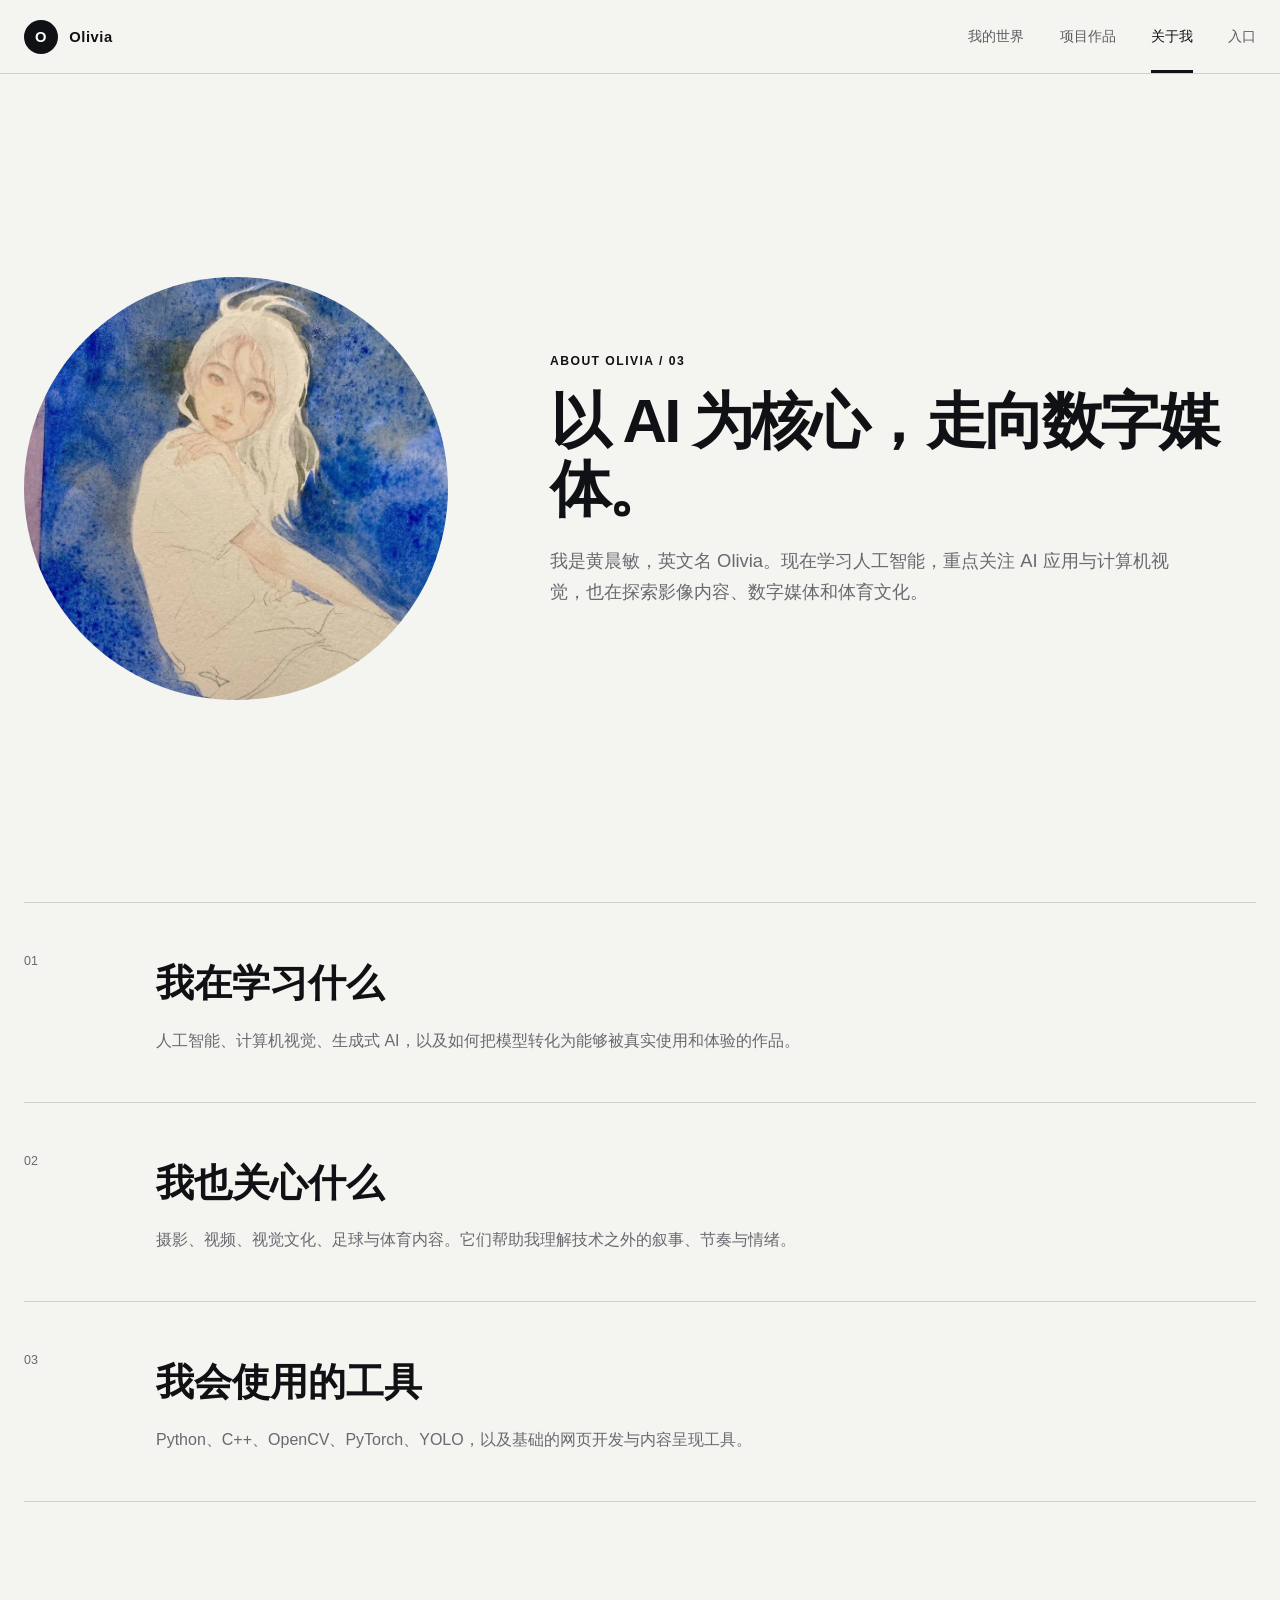
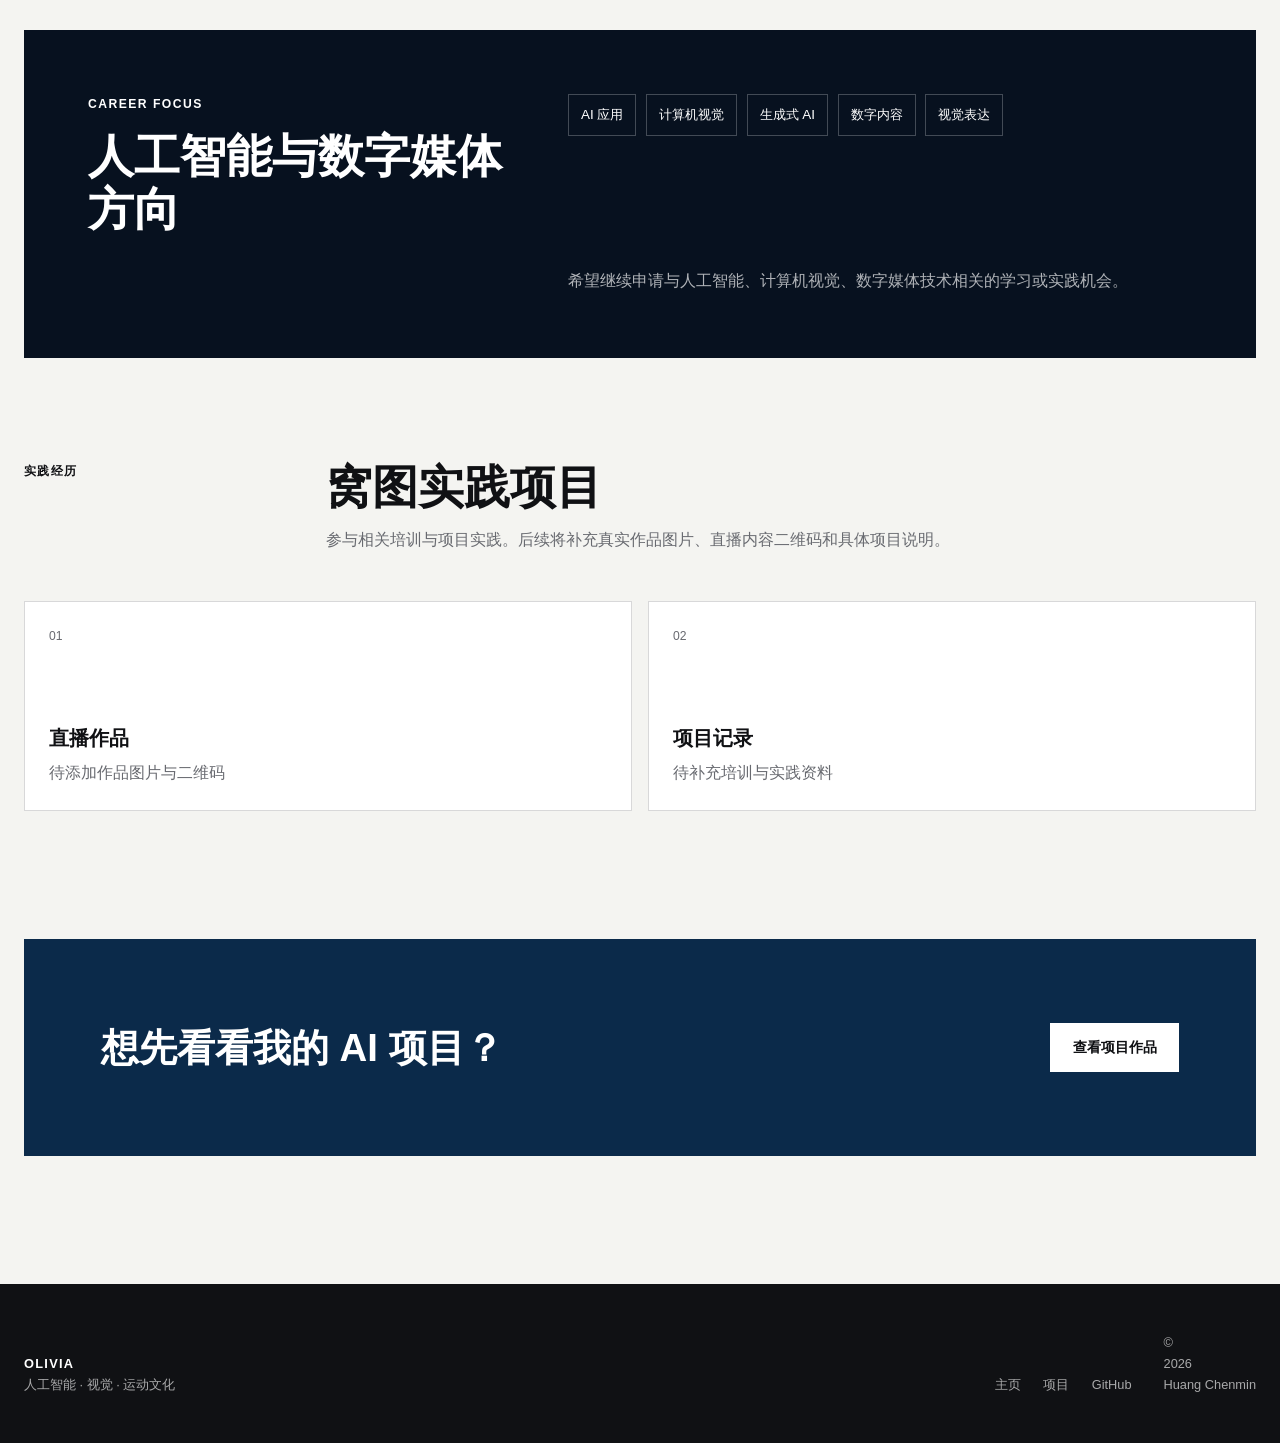
==== about.html @ 6e1c1933 "Publish AI-focused multi-page portfolioi" ====
<!doctype html>
<html lang="zh-CN">
<head>
  <meta charset="UTF-8">
  <meta name="viewport" content="width=device-width, initial-scale=1.0">
  <meta name="description" content="关于 Olivia：人工智能学习、视觉兴趣与足球文化。">
  <meta name="theme-color" content="#f4f4f1">
  <title>关于我 · Olivia</title>
  <link rel="icon" href="favicon.svg" type="image/svg+xml">
  <link rel="stylesheet" href="styles.css">
  <script src="script.js" defer></script>
</head>
<body>
  <a class="skip-link" href="#main">跳到正文</a>
  <header class="site-header">
    <a class="site-logo" href="home.html"><span>O</span> Olivia</a>
    <button class="menu-button" type="button" aria-expanded="false" aria-controls="site-menu">菜单</button>
    <nav id="site-menu" aria-label="主要导航">
      <a href="home.html">我的世界</a>
      <a href="projects.html">项目作品</a>
      <a class="active" href="about.html">关于我</a>
      <a href="index.html">入口</a>
    </nav>
  </header>

  <main id="main">
    <section class="about-hero page-width">
      <div class="about-portrait reveal"><img src="assets/olivia-avatar.jpg" alt="Olivia 的水彩头像"></div>
      <div class="about-hero-copy reveal">
        <p class="kicker">ABOUT OLIVIA / 03</p>
        <h1>以 AI 为核心，走向数字媒体。</h1>
        <p>我是黄晨敏，英文名 Olivia。现在学习人工智能，重点关注 AI 应用与计算机视觉，也在探索影像内容、数字媒体和体育文化。</p>
      </div>
    </section>

    <section class="about-content page-width">
      <article class="about-article reveal">
        <span>01</span>
        <div><h2>我在学习什么</h2><p>人工智能、计算机视觉、生成式 AI，以及如何把模型转化为能够被真实使用和体验的作品。</p></div>
      </article>
      <article class="about-article reveal">
        <span>02</span>
        <div><h2>我也关心什么</h2><p>摄影、视频、视觉文化、足球与体育内容。它们帮助我理解技术之外的叙事、节奏与情绪。</p></div>
      </article>
      <article class="about-article reveal">
        <span>03</span>
        <div><h2>我会使用的工具</h2><p>Python、C++、OpenCV、PyTorch、YOLO，以及基础的网页开发与内容呈现工具。</p></div>
      </article>
    </section>

    <section class="career-focus page-width reveal" aria-labelledby="career-title">
      <div>
        <p class="kicker">CAREER FOCUS</p>
        <h2 id="career-title">人工智能与数字媒体方向</h2>
      </div>
      <div class="focus-list">
        <span>AI 应用</span><span>计算机视觉</span><span>生成式 AI</span><span>数字内容</span><span>视觉表达</span>
      </div>
      <p>希望继续申请与人工智能、计算机视觉、数字媒体技术相关的学习或实践机会。</p>
    </section>

    <section class="practice-section page-width" aria-labelledby="practice-title">
      <header class="section-title reveal">
        <p class="kicker">实践经历</p>
        <div><h2 id="practice-title">窝图实践项目</h2><p>参与相关培训与项目实践。后续将补充真实作品图片、直播内容二维码和具体项目说明。</p></div>
      </header>
      <div class="practice-placeholder-grid">
        <article class="practice-placeholder reveal"><span>01</span><div><b>直播作品</b><p>待添加作品图片与二维码</p></div></article>
        <article class="practice-placeholder reveal"><span>02</span><div><b>项目记录</b><p>待补充培训与实践资料</p></div></article>
      </div>
    </section>

    <section class="about-cta page-width reveal">
      <p>想先看看我的 AI 项目？</p>
      <a class="solid-button" href="projects.html">查看项目作品</a>
    </section>
  </main>

  <footer class="site-footer">
    <div><strong>OLIVIA</strong><span>人工智能 · 视觉 · 运动文化</span></div>
    <div><a href="home.html">主页</a><a href="projects.html">项目</a><a href="https://github.com/medejavu-cmyk" target="_blank" rel="noreferrer">GitHub</a></div>
    <p>© <span data-year>2026</span> Huang Chenmin</p>
  </footer>
</body>
</html>
---- styles.css ----
:root {
  --ink: #101114;
  --paper: #f4f4f1;
  --white: #fff;
  --navy: #07111f;
  --blue: #0b2a4a;
  --ice: #dceeff;
  --gray: #686a70;
  --line: rgba(16, 17, 20, .16);
  --page: 1240px;
  --font: Arial, "Helvetica Neue", "PingFang SC", "Microsoft YaHei", sans-serif;
}

* { box-sizing: border-box; }
html { scroll-behavior: smooth; }
body { margin: 0; color: var(--ink); background: var(--paper); font-family: var(--font); font-size: 16px; line-height: 1.65; }
img { display: block; width: 100%; }
a { color: inherit; text-decoration: none; }
button { color: inherit; font: inherit; }
h1, h2, h3, p { margin-top: 0; }
.page-width { width: min(calc(100% - 48px), var(--page)); margin-inline: auto; }
.skip-link { position: fixed; z-index: 1000; left: 1rem; top: -5rem; padding: .7rem 1rem; background: var(--ink); color: var(--white); }
.skip-link:focus { top: 1rem; }

/* 入口页 */
.intro-page { overflow: hidden; color: var(--white); background: #02060a; }
.intro-shell { min-height: 100svh; position: relative; display: grid; place-items: center; isolation: isolate; }
.intro-bg { position: absolute; inset: 0; z-index: -2; background: url("assets/landing-background.jpg") center 48% / cover no-repeat; animation: intro-scale 14s ease-out both; }
.intro-overlay { position: absolute; inset: 0; z-index: -1; background: linear-gradient(90deg, rgba(0,0,0,.45), rgba(0,0,0,.18) 50%, rgba(0,0,0,.52)), linear-gradient(0deg, rgba(0,0,0,.55), transparent 52%); }
.intro-top { position: absolute; top: 0; left: 0; right: 0; display: flex; justify-content: space-between; padding: 1.7rem 2rem; font-size: .78rem; font-weight: 700; letter-spacing: .12em; }
.intro-content { width: min(90%, 600px); padding: 5rem 1rem; display: flex; flex-direction: column; align-items: center; text-align: center; }
.intro-avatar { position: relative; width: clamp(150px, 16vw, 200px); aspect-ratio: 1; display: grid; place-items: center; border-radius: 50%; }
.intro-avatar img { position: relative; z-index: 2; height: 100%; object-fit: cover; border-radius: 50%; border: 1px solid rgba(255,255,255,.72); transition: transform .35s ease; }
.avatar-frost { position: absolute; inset: -13px; border-radius: 50%; background: rgba(225,241,255,.1); border: 1px solid rgba(255,255,255,.35); box-shadow: 0 12px 50px rgba(0,0,0,.35); backdrop-filter: blur(8px); }
.intro-avatar:hover img, .intro-avatar:focus-visible img { transform: scale(.97); }
.intro-en { margin: 1.8rem 0 .65rem; font-size: .75rem; font-weight: 700; letter-spacing: .18em; }
.intro-content h1 { margin-bottom: .8rem; font-size: clamp(2rem, 4vw, 3.25rem); line-height: 1.12; letter-spacing: -.04em; }
.intro-desc { max-width: 440px; margin-bottom: 1.7rem; color: rgba(255,255,255,.78); }
.intro-note { position: absolute; bottom: 1.5rem; margin: 0; font-size: .76rem; color: rgba(255,255,255,.65); }
.intro-page.is-entering .intro-content { opacity: 0; transform: scale(.98); transition: opacity .4s ease, transform .4s ease; }

/* 全局导航 */
.site-header { position: sticky; top: 0; z-index: 100; min-height: 72px; display: flex; align-items: center; justify-content: space-between; padding: 0 max(24px, calc((100vw - var(--page))/2)); color: var(--ink); background: rgba(244,244,241,.96); border-bottom: 1px solid var(--line); backdrop-filter: blur(10px); }
.site-logo { display: flex; align-items: center; gap: .7rem; font-size: .92rem; font-weight: 700; letter-spacing: .04em; }
.site-logo span { width: 34px; height: 34px; display: grid; place-items: center; color: var(--white); background: var(--ink); border-radius: 50%; }
.site-header nav { display: flex; gap: 2.2rem; align-items: center; }
.site-header nav a { position: relative; padding: 1.55rem 0; color: #5a5c61; font-size: .9rem; }
.site-header nav a:hover, .site-header nav a.active { color: var(--ink); }
.site-header nav a.active::after { content: ""; position: absolute; left: 0; right: 0; bottom: 0; height: 3px; background: var(--ink); }
.menu-button { display: none; border: 0; background: transparent; font-size: .88rem; font-weight: 700; }

/* 按钮和标题 */
.kicker, .section-index { margin-bottom: 1rem; font-size: .76rem; font-weight: 700; letter-spacing: .12em; text-transform: uppercase; }
.solid-button, .text-button { min-height: 46px; display: inline-flex; align-items: center; justify-content: center; font-size: .9rem; font-weight: 700; }
.solid-button { padding: .7rem 1.35rem; color: var(--white); background: var(--ink); border: 1px solid var(--ink); }
.solid-button:hover { color: var(--ink); background: transparent; }
.text-button { border-bottom: 1px solid currentColor; }
.text-button.light { color: var(--white); }
.button-row { display: flex; align-items: center; gap: 1.5rem; flex-wrap: wrap; }

/* 我的世界 */
.home-lead { min-height: calc(100svh - 72px); display: grid; grid-template-columns: .9fr 1.1fr; gap: clamp(2rem, 6vw, 6rem); align-items: center; padding-block: clamp(3.5rem, 8vw, 7rem); }
.home-lead-copy h1 { margin-bottom: 1.4rem; font-size: clamp(2.8rem, 5vw, 4.4rem); line-height: 1.05; letter-spacing: -.055em; }
.home-lead-copy h1 em { color: var(--blue); font-style: normal; }
.identity-line { display: inline-block; margin-bottom: .85rem; padding: .45rem .7rem; color: var(--white); background: var(--blue); font-size: .78rem; font-weight: 700; letter-spacing: .08em; }
.lead-copy { max-width: 540px; margin-bottom: 2rem; color: #4f5156; font-size: clamp(1.05rem, 1.55vw, 1.28rem); }
.home-lead-image { margin: 0; align-self: stretch; min-height: 560px; overflow: hidden; position: relative; }
.home-lead-image img { height: 100%; object-fit: cover; object-position: center 48%; transition: transform .7s ease; }
.home-lead-image:hover img { transform: scale(1.015); }
.home-lead-image figcaption { position: absolute; left: 1rem; bottom: 1rem; padding: .55rem .75rem; color: var(--white); background: rgba(0,0,0,.66); font-size: .74rem; }
.home-note { padding-block: clamp(6rem, 10vw, 10rem); border-top: 1px solid var(--line); display: grid; grid-template-columns: .45fr 1.2fr .7fr; gap: 2.5rem; align-items: start; }
.home-note h2 { margin: 0; font-size: clamp(2rem, 3.6vw, 3.2rem); line-height: 1.2; letter-spacing: -.04em; }
.home-note > p:last-child { color: var(--gray); }
.pathways { padding-bottom: clamp(7rem, 11vw, 11rem); }
.section-title { margin-bottom: 3rem; display: grid; grid-template-columns: .45fr 1.55fr; gap: 2rem; }
.section-title h2 { margin: 0; font-size: clamp(2rem, 3.6vw, 3.2rem); line-height: 1.15; }
.path-list { border-top: 1px solid var(--line); }
.path-item { display: grid; grid-template-columns: 80px 1fr auto; align-items: center; gap: 1rem; padding: 1.7rem .25rem; border-bottom: 1px solid var(--line); transition: padding .25s ease, background .25s ease; }
.path-item:hover { padding-inline: 1rem; background: var(--white); }
.path-item > span { color: var(--gray); font-size: .78rem; }
.path-item h3 { margin-bottom: .25rem; font-size: 1.5rem; }
.path-item p { margin: 0; color: var(--gray); }
.path-item b { font-size: .85rem; }

/* 项目目录 */
.page-intro { padding-block: clamp(5rem, 9vw, 8rem); display: grid; grid-template-columns: .45fr 1.1fr .7fr; gap: 2rem; align-items: end; border-bottom: 1px solid var(--line); }
.page-intro .kicker { align-self: start; }
.page-intro h1 { margin: 0; font-size: clamp(3rem, 5.4vw, 4.6rem); line-height: 1.05; letter-spacing: -.05em; }
.page-intro > p:last-child { margin: 0; color: var(--gray); }
.project-directory { padding-block: clamp(4rem, 8vw, 7rem); display: grid; gap: 1.5rem; }
.directory-card { min-height: 430px; display: grid; grid-template-columns: 1.15fr .85fr; overflow: hidden; border: 1px solid var(--line); background: var(--white); }
.directory-card.dark { color: var(--white); background: var(--navy); }
.directory-card.blue { color: var(--white); background: var(--blue); }
.directory-card.pale { color: var(--ink); background: var(--ice); }
.card-art { min-height: 360px; overflow: hidden; position: relative; }
.card-art > img { height: 100%; object-fit: cover; filter: saturate(.78); transition: transform .55s ease; }
.directory-card:hover .card-art > img { transform: scale(1.02); }
.card-copy { padding: clamp(2rem, 5vw, 4rem); display: flex; flex-direction: column; justify-content: center; }
.card-copy > p { font-size: .74rem; font-weight: 700; letter-spacing: .1em; }
.card-copy h2 { margin: 1rem 0; font-size: clamp(1.9rem, 3vw, 2.55rem); line-height: 1.12; letter-spacing: -.035em; }
.card-copy > span { color: currentColor; opacity: .68; }
.card-copy > b { margin-top: auto; padding-top: 3rem; font-size: .84rem; }
.video-art { display: flex; align-items: center; justify-content: center; gap: clamp(.55rem, 2vw, 1.3rem); background: radial-gradient(circle, rgba(87,173,238,.22), transparent 45%), var(--navy); }
.video-art i { width: 3px; height: 28%; background: var(--ice); opacity: .6; }
.video-art i:nth-child(2), .video-art i:nth-child(4) { height: 58%; }.video-art i:nth-child(3) { height: 82%; }
.detection-art { background-image: linear-gradient(rgba(255,255,255,.07) 1px, transparent 1px), linear-gradient(90deg, rgba(255,255,255,.07) 1px, transparent 1px); background-size: 42px 42px; }
.detection-art i { position: absolute; padding: .35rem; border: 1px solid rgba(255,255,255,.7); font-size: .7rem; font-style: normal; }
.detection-art i:first-child { width: 33%; height: 43%; left: 22%; top: 18%; }.detection-art i:last-child { width: 27%; height: 35%; right: 15%; bottom: 15%; }
.digit-art { display: flex; align-items: center; justify-content: center; gap: 2rem; font: 400 clamp(4rem, 10vw, 8rem)/1 "Courier New", monospace; }
.digit-art span { opacity: .3; }.digit-art span:nth-child(2) { opacity: 1; color: var(--blue); }

/* 关于我 */
.about-hero { min-height: calc(100svh - 72px); display: grid; grid-template-columns: .75fr 1.25fr; gap: clamp(3rem, 8vw, 8rem); align-items: center; padding-block: clamp(4rem, 8vw, 7rem); }
.about-portrait { max-width: 430px; }
.about-portrait img { aspect-ratio: 1; object-fit: cover; border-radius: 50%; }
.about-hero-copy h1 { max-width: 700px; margin: 1rem 0 1.5rem; font-size: clamp(2.7rem, 4.8vw, 4.1rem); line-height: 1.1; letter-spacing: -.045em; }
.about-hero-copy > p:last-child { max-width: 650px; color: var(--gray); font-size: 1.15rem; }
.about-content { padding-bottom: clamp(6rem, 10vw, 10rem); border-top: 1px solid var(--line); }
.about-article { display: grid; grid-template-columns: 100px .7fr; gap: 2rem; padding: 3rem 0; border-bottom: 1px solid var(--line); }
.about-article > span { color: var(--gray); font-size: .78rem; }
.about-article h2 { margin-bottom: .8rem; font-size: clamp(1.8rem, 3vw, 2.6rem); }
.about-article p { max-width: 680px; margin: 0; color: var(--gray); }
.career-focus { margin-bottom: clamp(5rem, 8vw, 8rem); padding: clamp(2rem, 5vw, 4rem); display: grid; grid-template-columns: .8fr 1.2fr; gap: 2rem 4rem; color: var(--white); background: var(--navy); }
.career-focus h2 { margin-bottom: 0; font-size: clamp(2rem, 3.6vw, 3.2rem); line-height: 1.15; }
.career-focus > p { grid-column: 2; max-width: 630px; margin: 0; color: rgba(255,255,255,.68); }
.focus-list { display: flex; flex-wrap: wrap; align-content: flex-start; gap: .6rem; }
.focus-list span { padding: .55rem .75rem; border: 1px solid rgba(255,255,255,.24); font-size: .84rem; }
.practice-section { padding-bottom: clamp(6rem, 10vw, 9rem); }
.practice-section .section-title { align-items: start; }
.practice-section .section-title h2 { margin-bottom: .8rem; }
.practice-section .section-title > div > p { max-width: 650px; margin: 0; color: var(--gray); }
.practice-placeholder-grid { display: grid; grid-template-columns: 1fr 1fr; gap: 1rem; }
.practice-placeholder { min-height: 210px; padding: 1.5rem; display: flex; flex-direction: column; justify-content: space-between; border: 1px solid var(--line); background: var(--white); }
.practice-placeholder > span { color: var(--gray); font-size: .76rem; }
.practice-placeholder b { font-size: 1.25rem; }.practice-placeholder p { margin: .3rem 0 0; color: var(--gray); }
.about-cta { margin-bottom: clamp(6rem, 10vw, 10rem); padding: clamp(3rem, 6vw, 5rem); display: flex; align-items: center; justify-content: space-between; gap: 2rem; color: var(--white); background: var(--blue); }
.about-cta p { margin: 0; font-size: clamp(1.6rem, 3vw, 2.6rem); font-weight: 700; }
.about-cta .solid-button { color: var(--ink); background: var(--white); border-color: var(--white); }

/* 项目详情 */
.project-hero { position: relative; min-height: 620px; overflow: hidden; display: flex; align-items: flex-end; padding-block: 6rem; }
.project-hero > .page-width { position: relative; z-index: 3; }
.project-hero-dark, .project-hero-blue { color: var(--white); }.project-hero-dark { background: var(--navy); }.project-hero-blue { background: var(--blue); }.project-hero-pale { background: var(--ice); }
.back-link { display: inline-block; margin-bottom: 5rem; font-size: .84rem; border-bottom: 1px solid currentColor; }
.project-hero h1 { max-width: 850px; margin: 1rem 0; font-size: clamp(3rem, 5.4vw, 4.7rem); line-height: 1.06; letter-spacing: -.045em; }
.project-hero > .page-width > p:last-child { max-width: 650px; margin-bottom: 0; font-size: 1.14rem; opacity: .74; }
.project-hero-image { color: var(--white); background: var(--ink); }
.project-hero-photo { position: absolute; inset: 0; }.project-hero-photo::after { content: ""; position: absolute; inset: 0; background: linear-gradient(90deg, rgba(0,0,0,.78), rgba(0,0,0,.24)); }
.project-hero-photo img { height: 100%; object-fit: cover; opacity: .76; }
.detail-wave { position: absolute; right: 6%; top: 15%; bottom: 15%; width: 36%; display: flex; justify-content: center; align-items: center; gap: 1.2rem; opacity: .35; }
.detail-wave i { width: 2px; height: 24%; background: var(--ice); }.detail-wave i:nth-child(2), .detail-wave i:nth-child(6) { height: 52%; }.detail-wave i:nth-child(3), .detail-wave i:nth-child(5) { height: 74%; }.detail-wave i:nth-child(4) { height: 94%; }
.detail-detection i { position: absolute; padding: .5rem; border: 1px solid rgba(255,255,255,.55); color: rgba(255,255,255,.7); font-size: .72rem; font-style: normal; }.detail-detection i:nth-child(1) { width: 22%; height: 36%; right: 9%; top: 15%; }.detail-detection i:nth-child(2) { width: 16%; height: 30%; right: 33%; bottom: 12%; }.detail-detection i:nth-child(3) { width: 12%; height: 16%; right: 22%; bottom: 20%; }
.detail-digits { position: absolute; right: 4%; top: 10%; bottom: 10%; display: flex; align-items: center; gap: 2rem; font: 400 clamp(4rem, 11vw, 10rem)/1 "Courier New", monospace; color: rgba(7,17,31,.13); }.detail-digits strong { color: var(--blue); }
.project-content { display: grid; grid-template-columns: .42fr 1fr; gap: clamp(3rem, 8vw, 8rem); padding-block: clamp(5rem, 9vw, 9rem); }
.project-meta { border-top: 1px solid var(--line); }
.project-meta div { padding: 1rem 0; border-bottom: 1px solid var(--line); }.project-meta span, .project-meta b { display: block; }.project-meta span { margin-bottom: .3rem; color: var(--gray); font-size: .76rem; }.project-meta b { font-size: .92rem; }
.project-story { max-width: 800px; }.project-story h2 { margin: 1rem 0 1.5rem; font-size: clamp(2rem, 4vw, 3.4rem); line-height: 1.16; letter-spacing: -.04em; }.project-story > p:not(.section-index) { color: var(--gray); font-size: 1.08rem; line-height: 1.9; }.project-story hr { margin: 4rem 0; border: 0; border-top: 1px solid var(--line); }
.story-grid { display: grid; grid-template-columns: 1fr 1fr; gap: 3rem; }.story-grid h3 { font-size: 1.15rem; }.story-grid p { color: var(--gray); }
.project-next { margin-bottom: clamp(6rem, 10vw, 10rem); border-top: 1px solid var(--line); border-bottom: 1px solid var(--line); }.project-next a { padding: 2.2rem 0; display: flex; justify-content: space-between; align-items: center; gap: 1rem; }.project-next span { color: var(--gray); font-size: .78rem; }.project-next b { font-size: clamp(1.2rem, 2vw, 1.7rem); }

/* 页脚和动画 */
.site-footer { padding: 3rem max(24px, calc((100vw - var(--page))/2)); display: grid; grid-template-columns: 1fr auto auto; gap: 2rem; align-items: end; color: rgba(255,255,255,.64); background: var(--ink); font-size: .8rem; }
.site-footer strong, .site-footer span { display: block; }.site-footer strong { color: var(--white); letter-spacing: .1em; }.site-footer div:nth-child(2) { display: flex; gap: 1.4rem; }.site-footer p { margin: 0; }
.reveal { opacity: 0; transform: translateY(18px); transition: opacity .65s ease, transform .65s ease; }.reveal.is-visible { opacity: 1; transform: none; }
@keyframes intro-scale { from { transform: scale(1.04); } to { transform: scale(1); } }

@media (max-width: 900px) {
  .home-lead, .about-hero { grid-template-columns: 1fr; }
  .home-lead { padding-top: 5rem; }.home-lead-image { min-height: 520px; }
  .home-note, .page-intro { grid-template-columns: 1fr; }.home-note h2 { max-width: 720px; }.home-note > p:last-child { max-width: 640px; }
  .section-title { grid-template-columns: 1fr; }
  .directory-card { grid-template-columns: 1fr; }.card-copy { min-height: 330px; }
  .about-portrait { max-width: 320px; }.about-hero { min-height: auto; }
  .project-content { grid-template-columns: 1fr; }.project-meta { max-width: 520px; }
}

@media (max-width: 680px) {
  .page-width { width: min(calc(100% - 32px), var(--page)); }
  .intro-top { padding: 1.25rem 1rem; }.intro-top span:last-child { display: none; }.intro-content h1 { font-size: 2.25rem; }.intro-desc { max-width: 300px; }
  .site-header { min-height: 62px; padding-inline: 16px; }.site-logo span { width: 32px; height: 32px; }.menu-button { display: block; }
  .site-header nav { display: none; position: absolute; top: 62px; left: 0; right: 0; flex-direction: column; gap: 0; align-items: stretch; padding: .6rem 1rem 1rem; background: var(--paper); border-bottom: 1px solid var(--line); }.site-header nav.open { display: flex; }.site-header nav a { padding: .85rem 0; }.site-header nav a.active::after { display: none; }
  .home-lead { min-height: auto; padding-block: 4rem; }.home-lead-copy h1 { font-size: clamp(2.8rem, 14vw, 4.2rem); }.home-lead-image { min-height: 430px; }
  .home-note { padding-block: 5rem; }.pathways { padding-bottom: 6rem; }.path-item { grid-template-columns: 48px 1fr auto; }.path-item h3 { font-size: 1.25rem; }.path-item p { font-size: .9rem; }
  .page-intro { padding-block: 4.5rem; }.page-intro h1 { font-size: 2.9rem; }.directory-card { min-height: 0; }.card-art { min-height: 300px; }.card-copy { min-height: 300px; padding: 1.6rem; }.card-copy h2 { font-size: 2.05rem; }
  .about-hero { padding-block: 4rem; }.about-hero-copy h1 { font-size: 3rem; }.about-article { grid-template-columns: 42px 1fr; gap: 1rem; }.about-cta { flex-direction: column; align-items: flex-start; }
  .career-focus { grid-template-columns: 1fr; }.career-focus > p { grid-column: 1; }.practice-placeholder-grid { grid-template-columns: 1fr; }
  .project-hero { min-height: 560px; padding-block: 4rem; }.back-link { margin-bottom: 4rem; }.project-hero h1 { font-size: clamp(2.7rem, 12vw, 3.8rem); }.detail-wave, .detail-detection, .detail-digits { opacity: .16; }
  .project-content { padding-block: 5rem; }.story-grid { grid-template-columns: 1fr; }.project-next a { align-items: flex-start; flex-direction: column; }
  .site-footer { grid-template-columns: 1fr; align-items: start; }
}

@media (prefers-reduced-motion: reduce) {
  html { scroll-behavior: auto; } *, *::before, *::after { animation-duration: .01ms !important; transition-duration: .01ms !important; }.reveal { opacity: 1; transform: none; }
}
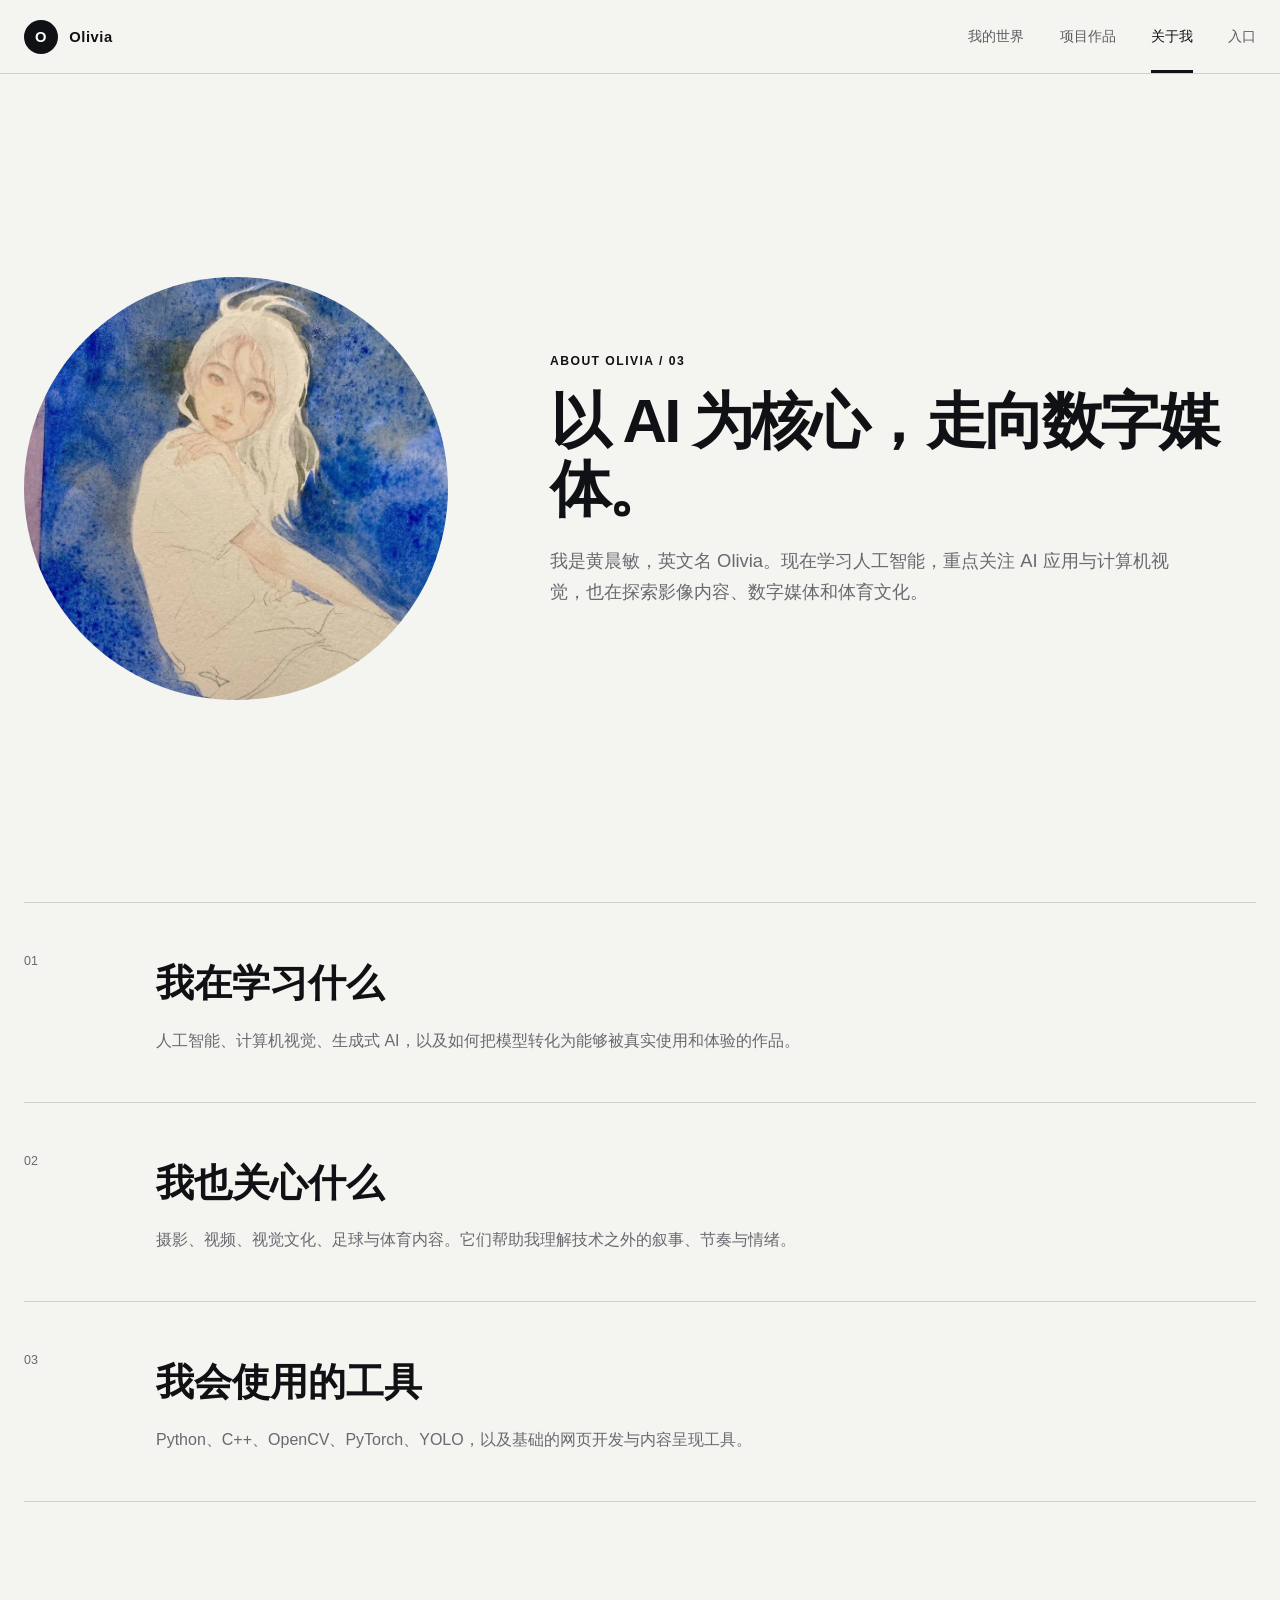
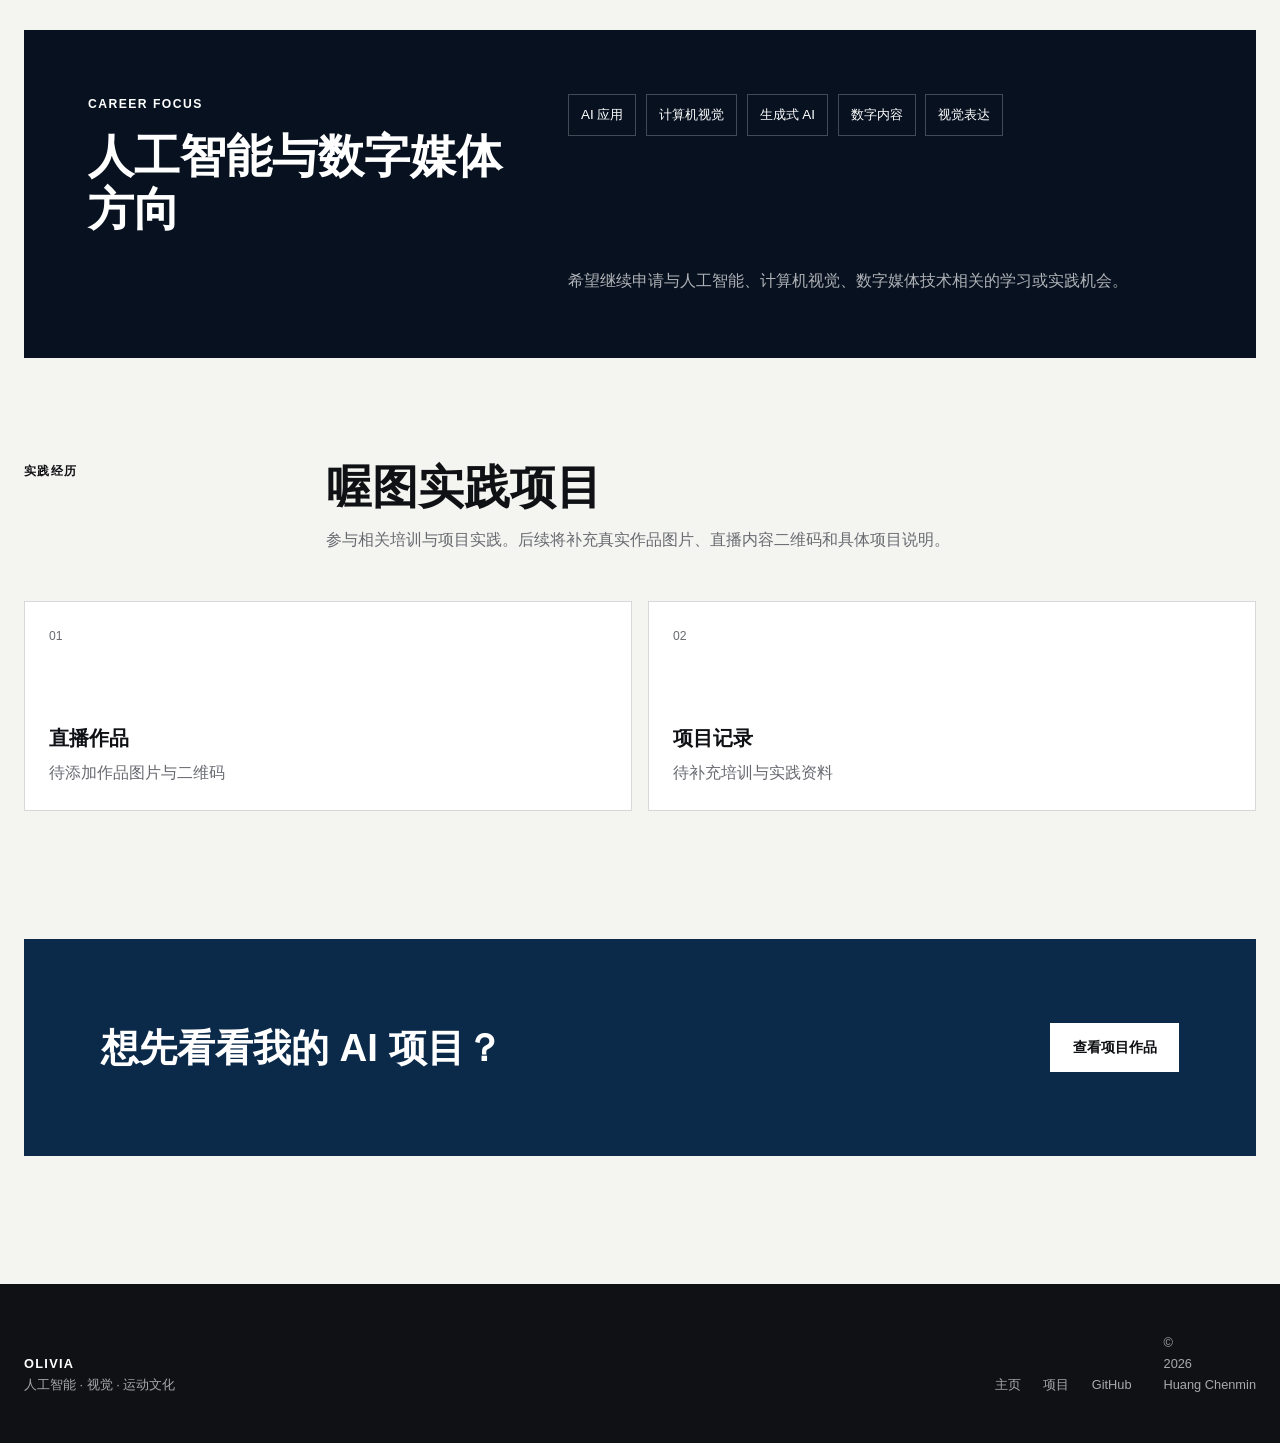
==== commit 5dca7b94: "about.html" ====
--- a/about.html
+++ b/about.html
@@ -62,7 +62,7 @@
     <section class="practice-section page-width" aria-labelledby="practice-title">
       <header class="section-title reveal">
         <p class="kicker">实践经历</p>
-        <div><h2 id="practice-title">窝图实践项目</h2><p>参与相关培训与项目实践。后续将补充真实作品图片、直播内容二维码和具体项目说明。</p></div>
+        <div><h2 id="practice-title">喔图实践项目</h2><p>参与相关培训与项目实践。后续将补充真实作品图片、直播内容二维码和具体项目说明。</p></div>
       </header>
       <div class="practice-placeholder-grid">
         <article class="practice-placeholder reveal"><span>01</span><div><b>直播作品</b><p>待添加作品图片与二维码</p></div></article>
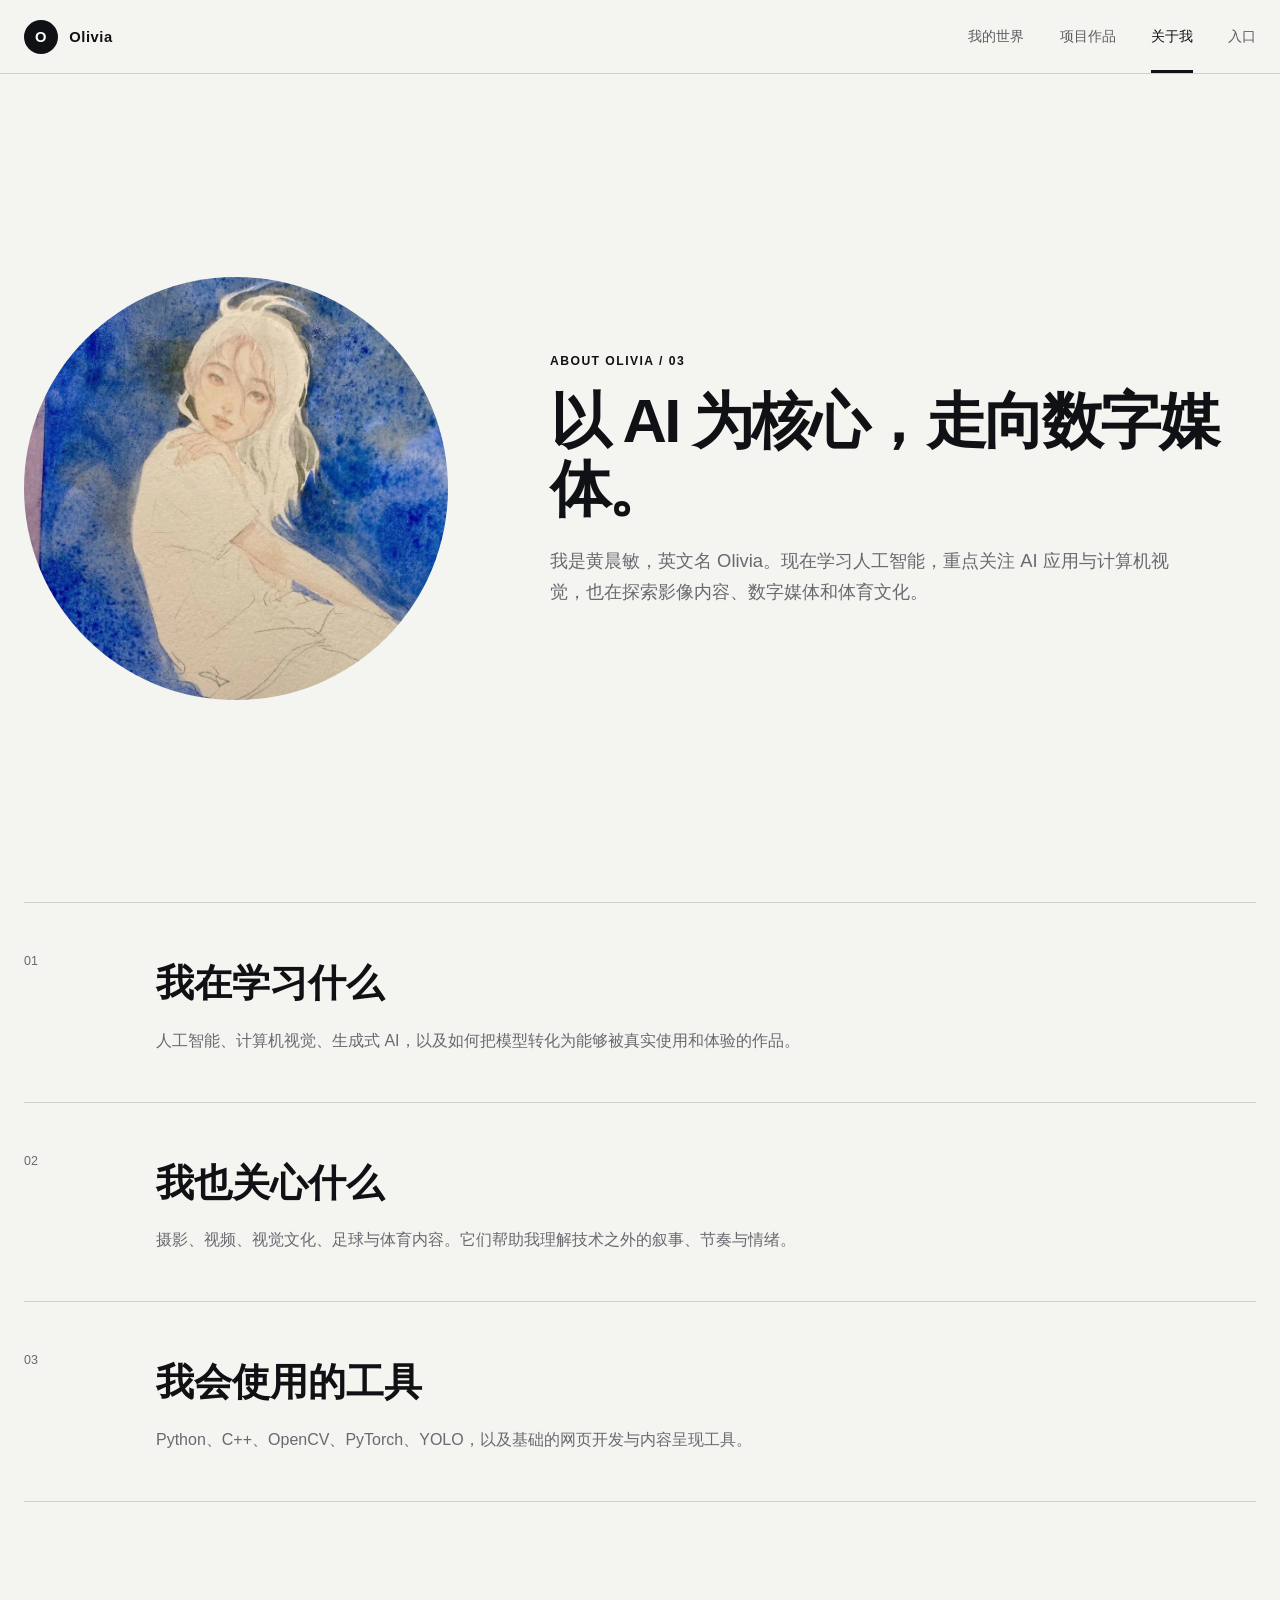
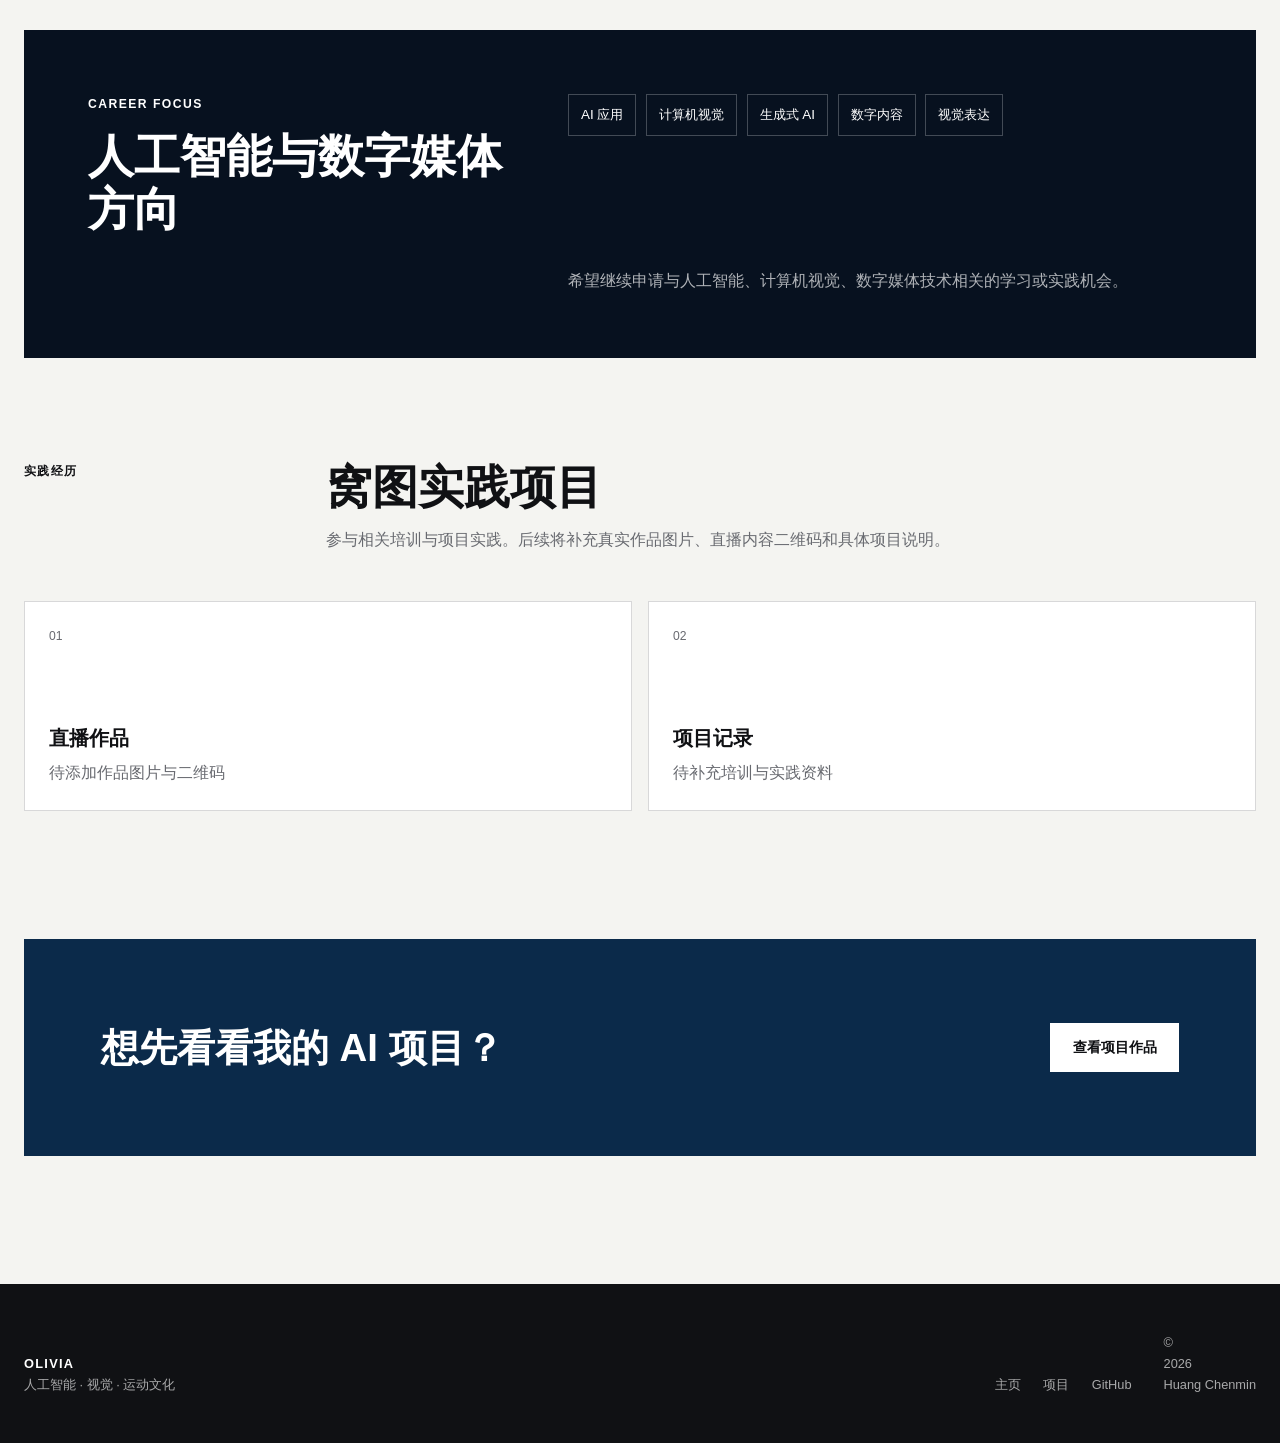
==== commit cdaa46b6: "Use Olivia artwork as site icon" ====
--- a/about.html
+++ b/about.html
@@ -6,7 +6,7 @@
   <meta name="description" content="关于 Olivia：人工智能学习、视觉兴趣与足球文化。">
   <meta name="theme-color" content="#f4f4f1">
   <title>关于我 · Olivia</title>
-  <link rel="icon" href="favicon.svg" type="image/svg+xml">
+  <link rel="icon" href="assets/olivia-avatar.jpg" type="image/jpeg">
   <link rel="stylesheet" href="styles.css">
   <script src="script.js" defer></script>
 </head>
@@ -62,7 +62,7 @@
     <section class="practice-section page-width" aria-labelledby="practice-title">
       <header class="section-title reveal">
         <p class="kicker">实践经历</p>
-        <div><h2 id="practice-title">喔图实践项目</h2><p>参与相关培训与项目实践。后续将补充真实作品图片、直播内容二维码和具体项目说明。</p></div>
+        <div><h2 id="practice-title">窝图实践项目</h2><p>参与相关培训与项目实践。后续将补充真实作品图片、直播内容二维码和具体项目说明。</p></div>
       </header>
       <div class="practice-placeholder-grid">
         <article class="practice-placeholder reveal"><span>01</span><div><b>直播作品</b><p>待添加作品图片与二维码</p></div></article>
